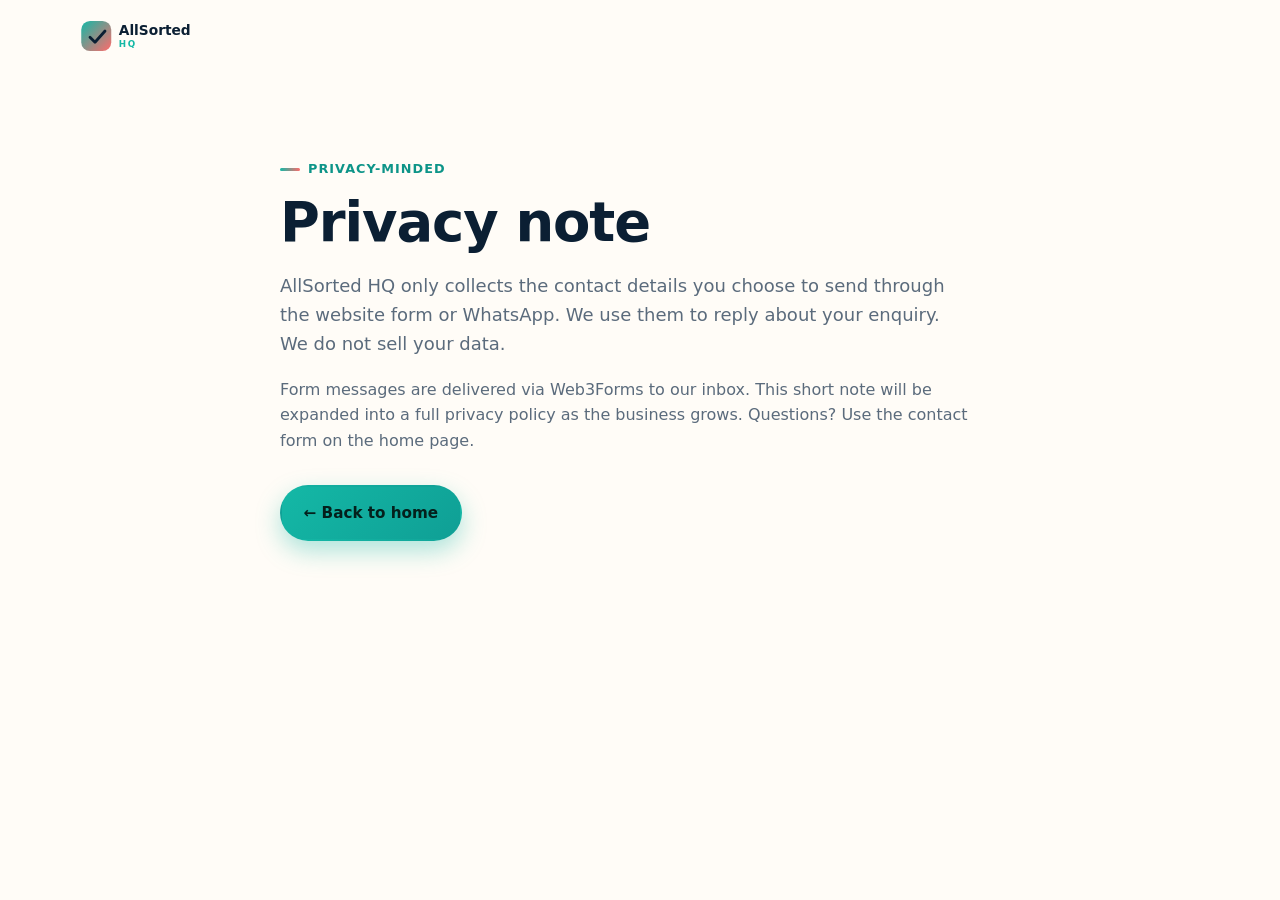
==== privacy.html @ 72ad4ef2 "Launch AllSorted HQ website" ====
<!DOCTYPE html>
<html lang="en-ZA">
<head>
  <meta charset="utf-8" />
  <meta name="viewport" content="width=device-width, initial-scale=1" />
  <title>Privacy note — AllSorted HQ</title>
  <meta name="robots" content="noindex" />
  <link rel="icon" href="assets/favicon.svg" type="image/svg+xml" />
  <link rel="stylesheet" href="css/styles.css" />
</head>
<body>
  <header class="site-header">
    <div class="container header-inner">
      <a class="logo" href="index.html"><img src="assets/logo.svg" width="160" height="36" alt="AllSorted HQ" /></a>
    </div>
  </header>
  <main class="section">
    <div class="container" style="max-width:720px">
      <p class="eyebrow">Privacy-minded</p>
      <h1>Privacy note</h1>
      <p class="lead">AllSorted HQ only collects the contact details you choose to send through the website form or WhatsApp. We use them to reply about your enquiry. We do not sell your data.</p>
      <p class="muted">Form messages are delivered via Web3Forms to our inbox. This short note will be expanded into a full privacy policy as the business grows. Questions? Use the contact form on the home page.</p>
      <p style="margin-top:2rem"><a class="btn btn-primary" href="index.html">← Back to home</a></p>
    </div>
  </main>
</body>
</html>
---- css/styles.css ----
/* AllSorted HQ — marketing site */
:root {
  --navy: #0b1f33;
  --navy-2: #132a42;
  --navy-3: #1c3a56;
  --teal: #14b8a6;
  --teal-2: #0d9488;
  --teal-soft: rgba(20, 184, 166, 0.12);
  --coral: #ff6b6b;
  --coral-2: #f05555;
  --sand: #f6f4ef;
  --cream: #fffcf7;
  --muted: #5b6b7c;
  --line: rgba(11, 31, 51, 0.08);
  --white: #ffffff;
  --shadow: 0 12px 40px rgba(11, 31, 51, 0.08);
  --shadow-lg: 0 24px 60px rgba(11, 31, 51, 0.12);
  --radius: 18px;
  --radius-sm: 12px;
  --max: 1120px;
  --font: "Inter", system-ui, -apple-system, Segoe UI, Roboto, sans-serif;
  --ease: cubic-bezier(0.22, 1, 0.36, 1);
}

*,
*::before,
*::after {
  box-sizing: border-box;
}

html {
  scroll-behavior: smooth;
  scroll-padding-top: 84px;
}

body {
  margin: 0;
  font-family: var(--font);
  color: var(--navy);
  background: var(--cream);
  line-height: 1.6;
  -webkit-font-smoothing: antialiased;
  text-rendering: optimizeLegibility;
}

img,
svg {
  max-width: 100%;
  display: block;
}

a {
  color: var(--teal-2);
  text-decoration-thickness: 1.5px;
  text-underline-offset: 3px;
}
a:hover {
  color: var(--coral);
}

:focus-visible {
  outline: 3px solid var(--teal);
  outline-offset: 3px;
}

.skip-link {
  position: absolute;
  left: -9999px;
  top: 0;
  background: var(--navy);
  color: #fff;
  padding: 0.75rem 1rem;
  z-index: 1000;
}
.skip-link:focus {
  left: 1rem;
  top: 1rem;
}

.container {
  width: min(100% - 2rem, var(--max));
  margin-inline: auto;
}

.section {
  padding: 5rem 0;
}
.section- Tight {
  padding: 3.5rem 0;
}

.eyebrow {
  display: inline-flex;
  align-items: center;
  gap: 0.5rem;
  font-size: 0.8rem;
  font-weight: 700;
  letter-spacing: 0.08em;
  text-transform: uppercase;
  color: var(--teal-2);
  margin: 0 0 0.75rem;
}
.eyebrow::before {
  content: "";
  width: 1.25rem;
  height: 3px;
  border-radius: 99px;
  background: linear-gradient(90deg, var(--teal), var(--coral));
}

h1,
h2,
h3 {
  line-height: 1.15;
  letter-spacing: -0.02em;
  margin: 0 0 0.75rem;
}
h1 {
  font-size: clamp(2.2rem, 4.5vw, 3.4rem);
  font-weight: 800;
}
h2 {
  font-size: clamp(1.7rem, 3vw, 2.35rem);
  font-weight: 800;
}
h3 {
  font-size: 1.15rem;
  font-weight: 700;
}
.lead {
  font-size: 1.125rem;
  color: var(--muted);
  max-width: 42rem;
}
.muted {
  color: var(--muted);
}
.center {
  text-align: center;
}
.center .lead {
  margin-inline: auto;
}

/* Buttons */
.btn {
  display: inline-flex;
  align-items: center;
  justify-content: center;
  gap: 0.5rem;
  padding: 0.85rem 1.35rem;
  border-radius: 999px;
  font-weight: 700;
  font-size: 0.95rem;
  border: 2px solid transparent;
  text-decoration: none;
  cursor: pointer;
  transition: transform 0.2s var(--ease), box-shadow 0.2s var(--ease),
    background 0.2s, color 0.2s, border-color 0.2s;
}
.btn:hover {
  transform: translateY(-1px);
  text-decoration: none;
}
.btn-primary {
  background: linear-gradient(135deg, var(--teal), #0f9f95);
  color: #04201c;
  box-shadow: 0 10px 24px rgba(20, 184, 166, 0.35);
}
.btn-primary:hover {
  color: #04201c;
  box-shadow: 0 14px 30px rgba(20, 184, 166, 0.45);
}
.btn-coral {
  background: linear-gradient(135deg, var(--coral), #ff8a7a);
  color: #3a1010;
  box-shadow: 0 10px 24px rgba(255, 107, 107, 0.3);
}
.btn-coral:hover {
  color: #3a1010;
}
.btn-ghost {
  background: transparent;
  color: var(--navy);
  border-color: rgba(11, 31, 51, 0.15);
}
.btn-ghost:hover {
  border-color: var(--teal);
  color: var(--navy);
}
.btn-light {
  background: rgba(255, 255, 255, 0.1);
  color: #fff;
  border-color: rgba(255, 255, 255, 0.25);
}
.btn-light:hover {
  background: #fff;
  color: var(--navy);
}
.btn-row {
  display: flex;
  flex-wrap: wrap;
  gap: 0.75rem;
}

/* Header */
.site-header {
  position: sticky;
  top: 0;
  z-index: 50;
  background: rgba(255, 252, 247, 0.85);
  backdrop-filter: blur(14px);
  border-bottom: 1px solid transparent;
  transition: border-color 0.2s, box-shadow 0.2s;
}
.site-header.scrolled {
  border-bottom-color: var(--line);
  box-shadow: 0 8px 24px rgba(11, 31, 51, 0.05);
}
.header-inner {
  display: flex;
  align-items: center;
  justify-content: space-between;
  min-height: 72px;
  gap: 1rem;
}
.logo {
  display: flex;
  align-items: center;
  text-decoration: none;
}
.logo img,
.logo svg {
  height: 40px;
  width: auto;
}
.nav-links {
  display: flex;
  align-items: center;
  gap: 0.25rem 1.25rem;
  list-style: none;
  margin: 0;
  padding: 0;
}
.nav-links a {
  color: var(--navy);
  text-decoration: none;
  font-weight: 600;
  font-size: 0.92rem;
}
.nav-links a:hover {
  color: var(--teal-2);
}
.nav-cta {
  margin-left: 0.5rem;
}
.nav-toggle {
  display: none;
  background: none;
  border: 0;
  padding: 0.5rem;
  cursor: pointer;
}
.nav-toggle span {
  display: block;
  width: 22px;
  height: 2px;
  background: var(--navy);
  margin: 5px 0;
  border-radius: 2px;
  transition: transform 0.2s;
}

/* Hero */
.hero {
  position: relative;
  padding: 4.5rem 0 5rem;
  overflow: hidden;
}
.hero-grid {
  display: grid;
  grid-template-columns: 1.15fr 0.85fr;
  gap: 3rem;
  align-items: center;
}
.hero-badge {
  display: inline-flex;
  align-items: center;
  gap: 0.5rem;
  background: var(--teal-soft);
  color: var(--teal-2);
  border-radius: 999px;
  padding: 0.4rem 0.85rem;
  font-size: 0.85rem;
  font-weight: 700;
  margin-bottom: 1.25rem;
}
.hero h1 span {
  background: linear-gradient(135deg, var(--teal), var(--coral));
  -webkit-background-clip: text;
  background-clip: text;
  color: transparent;
}
.hero-note {
  margin-top: 1.25rem;
  font-size: 0.95rem;
  color: var(--muted);
}
.lang-note {
  display: inline-flex;
  align-items: center;
  gap: 0.4rem;
  margin-top: 1rem;
  padding: 0.45rem 0.8rem;
  border-radius: 999px;
  background: #fff;
  border: 1px solid var(--line);
  font-size: 0.88rem;
  color: var(--navy-2);
}
.hero-card {
  position: relative;
  background: linear-gradient(160deg, var(--navy), var(--navy-3));
  color: #fff;
  border-radius: 28px;
  padding: 2rem;
  box-shadow: var(--shadow-lg);
  min-height: 360px;
  overflow: hidden;
}
.hero-card::before {
  content: "";
  position: absolute;
  width: 220px;
  height: 220px;
  border-radius: 50%;
  background: radial-gradient(circle, rgba(20, 184, 166, 0.35), transparent 70%);
  top: -60px;
  right: -40px;
}
.hero-card::after {
  content: "";
  position: absolute;
  width: 180px;
  height: 180px;
  border-radius: 50%;
  background: radial-gradient(circle, rgba(255, 107, 107, 0.28), transparent 70%);
  bottom: -50px;
  left: -30px;
}
.hero-card-inner {
  position: relative;
  z-index: 1;
}
.hero-card h2 {
  font-size: 1.35rem;
  margin-bottom: 1.25rem;
}
.pillar-list {
  list-style: none;
  margin: 0;
  padding: 0;
  display: grid;
  gap: 0.85rem;
}
.pillar-list li {
  display: flex;
  gap: 0.85rem;
  align-items: flex-start;
  background: rgba(255, 255, 255, 0.06);
  border: 1px solid rgba(255, 255, 255, 0.1);
  border-radius: 14px;
  padding: 0.9rem 1rem;
}
.pillar-icon {
  flex-shrink: 0;
  width: 36px;
  height: 36px;
  border-radius: 10px;
  display: grid;
  place-items: center;
  background: rgba(20, 184, 166, 0.2);
  color: var(--teal);
}
.pillar-list strong {
  display: block;
  margin-bottom: 0.15rem;
}
.pillar-list span {
  font-size: 0.88rem;
  color: rgba(255, 255, 255, 0.75);
}

.blob {
  position: absolute;
  border-radius: 50%;
  filter: blur(40px);
  opacity: 0.45;
  pointer-events: none;
  z-index: -1;
}
.blob-1 {
  width: 320px;
  height: 320px;
  background: var(--teal);
  top: -80px;
  right: 10%;
}
.blob-2 {
  width: 260px;
  height: 260px;
  background: var(--coral);
  bottom: -40px;
  left: 5%;
  opacity: 0.25;
}

/* Problems */
.problems {
  background: var(--sand);
}
.problem-grid {
  display: grid;
  grid-template-columns: repeat(3, 1fr);
  gap: 1rem;
  margin-top: 2rem;
}
.problem-card {
  background: #fff;
  border: 1px solid var(--line);
  border-radius: var(--radius);
  padding: 1.35rem;
  box-shadow: var(--shadow);
  transition: transform 0.25s var(--ease);
}
.problem-card:hover {
  transform: translateY(-4px);
}
.problem-card .icon {
  width: 44px;
  height: 44px;
  border-radius: 12px;
  display: grid;
  place-items: center;
  background: var(--teal-soft);
  color: var(--teal-2);
  margin-bottom: 0.9rem;
}
.problem-card p {
  margin: 0;
  color: var(--muted);
  font-size: 0.95rem;
}

/* Services */
.services-grid {
  display: grid;
  grid-template-columns: repeat(4, 1fr);
  gap: 1rem;
  margin-top: 2rem;
}
.service-card {
  background: #fff;
  border: 1px solid var(--line);
  border-radius: var(--radius);
  padding: 1.35rem;
  transition: border-color 0.2s, box-shadow 0.2s, transform 0.2s var(--ease);
}
.service-card:hover {
  border-color: rgba(20, 184, 166, 0.4);
  box-shadow: var(--shadow);
  transform: translateY(-3px);
}
.service-card .icon {
  width: 48px;
  height: 48px;
  border-radius: 14px;
  display: grid;
  place-items: center;
  margin-bottom: 1rem;
  background: linear-gradient(135deg, var(--teal-soft), rgba(255, 107, 107, 0.12));
  color: var(--navy);
}
.service-card p {
  margin: 0;
  color: var(--muted);
  font-size: 0.92rem;
}

/* Packages */
.packages {
  background: linear-gradient(180deg, var(--navy) 0%, #0e2740 100%);
  color: #fff;
}
.packages .eyebrow {
  color: var(--teal);
}
.packages .lead {
  color: rgba(255, 255, 255, 0.72);
}
.launch-badge {
  display: inline-flex;
  align-items: center;
  gap: 0.45rem;
  margin: 0.85rem 0 0.65rem;
  padding: 0.4rem 0.9rem;
  border-radius: 999px;
  background: rgba(20, 184, 166, 0.16);
  border: 1px solid rgba(20, 184, 166, 0.45);
  color: #5eead4;
  font-size: 0.86rem;
  font-weight: 700;
  letter-spacing: 0.01em;
}
.launch-badge::before {
  content: "";
  width: 0.45rem;
  height: 0.45rem;
  border-radius: 50%;
  background: var(--teal);
  box-shadow: 0 0 0 3px rgba(20, 184, 166, 0.25);
}
.pkg-tabs {
  display: inline-flex;
  background: rgba(255, 255, 255, 0.08);
  border-radius: 999px;
  padding: 0.3rem;
  margin: 1.75rem 0 1.5rem;
  gap: 0.25rem;
}
.pkg-tabs button {
  border: 0;
  background: transparent;
  color: rgba(255, 255, 255, 0.75);
  font-weight: 700;
  font-family: inherit;
  padding: 0.65rem 1.2rem;
  border-radius: 999px;
  cursor: pointer;
}
.pkg-tabs button.is-active {
  background: #fff;
  color: var(--navy);
}
.pkg-grid {
  display: grid;
  grid-template-columns: repeat(3, 1fr);
  gap: 1rem;
}
.pkg-card {
  background: rgba(255, 255, 255, 0.06);
  border: 1px solid rgba(255, 255, 255, 0.1);
  border-radius: var(--radius);
  padding: 1.5rem;
  display: flex;
  flex-direction: column;
  min-height: 100%;
}
.pkg-card.featured {
  background: linear-gradient(160deg, rgba(20, 184, 166, 0.18), rgba(255, 107, 107, 0.12));
  border-color: rgba(20, 184, 166, 0.45);
  box-shadow: 0 16px 40px rgba(0, 0, 0, 0.2);
}
.pkg-tag {
  display: inline-block;
  font-size: 0.72rem;
  font-weight: 800;
  letter-spacing: 0.06em;
  text-transform: uppercase;
  color: var(--coral);
  margin-bottom: 0.5rem;
}
.pkg-price {
  font-size: 1.55rem;
  font-weight: 800;
  margin: 0.35rem 0 0.75rem;
}
.pkg-price span {
  font-size: 0.85rem;
  font-weight: 600;
  color: rgba(255, 255, 255, 0.65);
}
.pkg-card ul {
  margin: 0 0 1.25rem;
  padding: 0;
  list-style: none;
  flex: 1;
}
.pkg-card li {
  position: relative;
  padding-left: 1.35rem;
  margin-bottom: 0.55rem;
  font-size: 0.92rem;
  color: rgba(255, 255, 255, 0.82);
}
.pkg-card li::before {
  content: "";
  position: absolute;
  left: 0;
  top: 0.45rem;
  width: 0.55rem;
  height: 0.55rem;
  border-radius: 50%;
  background: var(--teal);
}
.pkg-note {
  margin-top: 1.5rem;
  font-size: 0.88rem;
  color: rgba(255, 255, 255, 0.6);
}

/* How it works */
.steps {
  display: grid;
  grid-template-columns: repeat(4, 1fr);
  gap: 1rem;
  margin-top: 2rem;
  counter-reset: step;
}
.step {
  background: #fff;
  border: 1px solid var(--line);
  border-radius: var(--radius);
  padding: 1.4rem;
  position: relative;
}
.step::before {
  counter-increment: step;
  content: "0" counter(step);
  display: inline-block;
  font-weight: 800;
  font-size: 0.85rem;
  color: var(--teal-2);
  background: var(--teal-soft);
  border-radius: 999px;
  padding: 0.25rem 0.65rem;
  margin-bottom: 0.85rem;
}
.step p {
  margin: 0;
  color: var(--muted);
  font-size: 0.92rem;
}

/* Why */
.why {
  background: var(--sand);
}
.why-grid {
  display: grid;
  grid-template-columns: repeat(2, 1fr);
  gap: 1rem;
  margin-top: 2rem;
}
.why-card {
  display: flex;
  gap: 1rem;
  background: #fff;
  border-radius: var(--radius);
  border: 1px solid var(--line);
  padding: 1.35rem;
}
.why-card .icon {
  flex-shrink: 0;
  width: 48px;
  height: 48px;
  border-radius: 14px;
  display: grid;
  place-items: center;
  background: var(--navy);
  color: var(--teal);
}
.why-card p {
  margin: 0;
  color: var(--muted);
  font-size: 0.95rem;
}

/* Case study */
.case {
  position: relative;
}
.case-card {
  display: grid;
  grid-template-columns: 1.1fr 0.9fr;
  gap: 2rem;
  align-items: center;
  background: #fff;
  border: 1px solid var(--line);
  border-radius: 28px;
  padding: 2rem;
  box-shadow: var(--shadow);
  margin-top: 2rem;
}
.case-visual {
  background: linear-gradient(145deg, var(--navy), var(--navy-3));
  border-radius: 20px;
  min-height: 260px;
  padding: 1.75rem;
  color: #fff;
  position: relative;
  overflow: hidden;
}
.case-visual::before {
  content: "";
  position: absolute;
  inset: auto -20% -30% auto;
  width: 220px;
  height: 220px;
  border-radius: 50%;
  background: rgba(20, 184, 166, 0.25);
}
.case-visual h3 {
  position: relative;
  z-index: 1;
  font-size: 1.5rem;
}
.case-visual p {
  position: relative;
  z-index: 1;
  color: rgba(255, 255, 255, 0.75);
  margin: 0.5rem 0 1.25rem;
}
.case-chips {
  position: relative;
  z-index: 1;
  display: flex;
  flex-wrap: wrap;
  gap: 0.5rem;
}
.chip {
  background: rgba(255, 255, 255, 0.1);
  border: 1px solid rgba(255, 255, 255, 0.15);
  border-radius: 999px;
  padding: 0.35rem 0.75rem;
  font-size: 0.8rem;
  font-weight: 600;
}
.case-body p {
  color: var(--muted);
}
.case-body ul {
  margin: 1rem 0 1.25rem;
  padding-left: 1.1rem;
  color: var(--muted);
}
.case-body li {
  margin-bottom: 0.4rem;
}

/* FAQ */
.faq-list {
  margin-top: 2rem;
  display: grid;
  gap: 0.75rem;
  max-width: 760px;
  margin-inline: auto;
}
.faq-item {
  background: #fff;
  border: 1px solid var(--line);
  border-radius: var(--radius-sm);
  overflow: hidden;
}
.faq-q {
  width: 100%;
  text-align: left;
  background: none;
  border: 0;
  font: inherit;
  font-weight: 700;
  padding: 1.1rem 1.25rem;
  cursor: pointer;
  display: flex;
  justify-content: space-between;
  gap: 1rem;
  align-items: center;
  color: var(--navy);
}
.faq-q::after {
  content: "+";
  font-size: 1.35rem;
  color: var(--teal-2);
  font-weight: 400;
}
.faq-item.is-open .faq-q::after {
  content: "–";
}
.faq-a {
  display: none;
  padding: 0 1.25rem 1.15rem;
  color: var(--muted);
  font-size: 0.95rem;
}
.faq-item.is-open .faq-a {
  display: block;
}

/* Contact */
.contact {
  background: var(--sand);
}
.contact-grid {
  display: grid;
  grid-template-columns: 0.9fr 1.1fr;
  gap: 1.5rem;
  margin-top: 2rem;
}
.contact-panel {
  background: linear-gradient(160deg, var(--navy), var(--navy-3));
  color: #fff;
  border-radius: 24px;
  padding: 2rem;
}
.contact-panel p {
  color: rgba(255, 255, 255, 0.75);
}
.contact-list {
  list-style: none;
  margin: 1.5rem 0;
  padding: 0;
  display: grid;
  gap: 0.85rem;
}
.contact-list li {
  display: flex;
  gap: 0.75rem;
  align-items: flex-start;
}
.contact-list a {
  color: #fff;
}
.contact-form-wrap {
  background: #fff;
  border: 1px solid var(--line);
  border-radius: 24px;
  padding: 2rem;
  box-shadow: var(--shadow);
}
.form-row {
  display: grid;
  gap: 0.4rem;
  margin-bottom: 1rem;
}
.form-row label {
  font-weight: 700;
  font-size: 0.88rem;
}
.form-row input,
.form-row textarea {
  font: inherit;
  padding: 0.8rem 0.95rem;
  border-radius: 12px;
  border: 1px solid rgba(11, 31, 51, 0.15);
  background: var(--cream);
  color: var(--navy);
}
.form-row input:focus,
.form-row textarea:focus {
  outline: 2px solid var(--teal);
  border-color: transparent;
}
.form-hint {
  font-size: 0.82rem;
  color: var(--muted);
  margin-top: 0.75rem;
}

/* Footer */
.site-footer {
  background: var(--navy);
  color: rgba(255, 255, 255, 0.7);
  padding: 2.5rem 0 2rem;
}
.footer-inner {
  display: flex;
  flex-wrap: wrap;
  justify-content: space-between;
  gap: 1.5rem;
  align-items: flex-start;
}
.footer-brand p {
  margin: 0.75rem 0 0;
  max-width: 28rem;
  font-size: 0.92rem;
}
.footer-links {
  display: flex;
  flex-wrap: wrap;
  gap: 1rem 1.5rem;
}
.footer-links a {
  color: #fff;
  text-decoration: none;
  font-weight: 600;
  font-size: 0.92rem;
}
.footer-links a:hover {
  color: var(--teal);
}
.footer-bottom {
  margin-top: 2rem;
  padding-top: 1.25rem;
  border-top: 1px solid rgba(255, 255, 255, 0.1);
  display: flex;
  flex-wrap: wrap;
  justify-content: space-between;
  gap: 0.75rem;
  font-size: 0.85rem;
}

/* Reveal */
.reveal {
  opacity: 0;
  transform: translateY(18px);
  transition: opacity 0.6s var(--ease), transform 0.6s var(--ease);
}
.reveal.is-visible {
  opacity: 1;
  transform: none;
}

/* Utility */
.sr-only {
  position: absolute;
  width: 1px;
  height: 1px;
  padding: 0;
  margin: -1px;
  overflow: hidden;
  clip: rect(0, 0, 0, 0);
  border: 0;
}

/* Responsive */
@media (max-width: 960px) {
  .hero-grid,
  .case-card,
  .contact-grid {
    grid-template-columns: 1fr;
  }
  .services-grid {
    grid-template-columns: repeat(2, 1fr);
  }
  .pkg-grid,
  .steps,
  .problem-grid {
    grid-template-columns: repeat(2, 1fr);
  }
}
@media (max-width: 720px) {
  .nav-toggle {
    display: block;
  }
  .nav-links {
    position: absolute;
    top: 72px;
    left: 0;
    right: 0;
    background: rgba(255, 252, 247, 0.98);
    flex-direction: column;
    align-items: stretch;
    padding: 1rem;
    border-bottom: 1px solid var(--line);
    display: none;
    gap: 0;
  }
  .nav-links.is-open {
    display: flex;
  }
  .nav-links li {
    border-bottom: 1px solid var(--line);
  }
  .nav-links a {
    display: block;
    padding: 0.85rem 0.5rem;
  }
  .nav-cta {
    margin: 0.75rem 0 0;
  }
  .nav-cta .btn {
    width: 100%;
  }
  .problem-grid,
  .services-grid,
  .pkg-grid,
  .steps,
  .why-grid {
    grid-template-columns: 1fr;
  }
  .section {
    padding: 3.5rem 0;
  }
  .hero {
    padding-top: 2.5rem;
  }
}

/* Currency switcher */
.currency-switcher {
  display: flex;
  flex-wrap: wrap;
  align-items: center;
  gap: 0.4rem;
  margin: 1.25rem 0 0.5rem;
}
.currency-label {
  font-size: 0.8rem;
  font-weight: 700;
  letter-spacing: 0.06em;
  text-transform: uppercase;
  color: rgba(255, 255, 255, 0.55);
  margin-right: 0.35rem;
}
.currency-btn {
  font: inherit;
  font-size: 0.85rem;
  font-weight: 700;
  border: 1px solid rgba(255, 255, 255, 0.2);
  background: rgba(255, 255, 255, 0.06);
  color: rgba(255, 255, 255, 0.85);
  border-radius: 999px;
  padding: 0.4rem 0.75rem;
  cursor: pointer;
  transition: background 0.2s, border-color 0.2s, color 0.2s;
}
.currency-btn:hover {
  border-color: var(--teal);
  color: #fff;
}
.currency-btn.is-active {
  background: #fff;
  color: var(--navy);
  border-color: #fff;
}
.pricing-tier-note {
  margin: 0 0 0.5rem;
  font-size: 0.88rem;
  color: rgba(255, 255, 255, 0.6);
}

.hp-field {
  position: absolute !important;
  left: -9999px !important;
  opacity: 0 !important;
  height: 0 !important;
  width: 0 !important;
  pointer-events: none !important;
}
.optional {
  font-weight: 500;
  color: var(--muted);
  font-size: 0.85em;
}
.form-row select {
  font: inherit;
  padding: 0.8rem 0.95rem;
  border-radius: 12px;
  border: 1px solid rgba(11, 31, 51, 0.15);
  background: var(--cream);
  color: var(--navy);
  width: 100%;
}
.form-status {
  margin-top: 0.85rem;
  padding: 0.75rem 1rem;
  border-radius: 12px;
  font-size: 0.92rem;
  font-weight: 600;
  background: var(--teal-soft);
  color: var(--navy);
}
.form-status.is-success {
  background: rgba(20, 184, 166, 0.18);
  color: #0a4f47;
}
.form-status.is-error {
  background: rgba(255, 107, 107, 0.18);
  color: #7a1f1f;
}
#form-submit-btn:disabled {
  opacity: 0.65;
  cursor: wait;
}
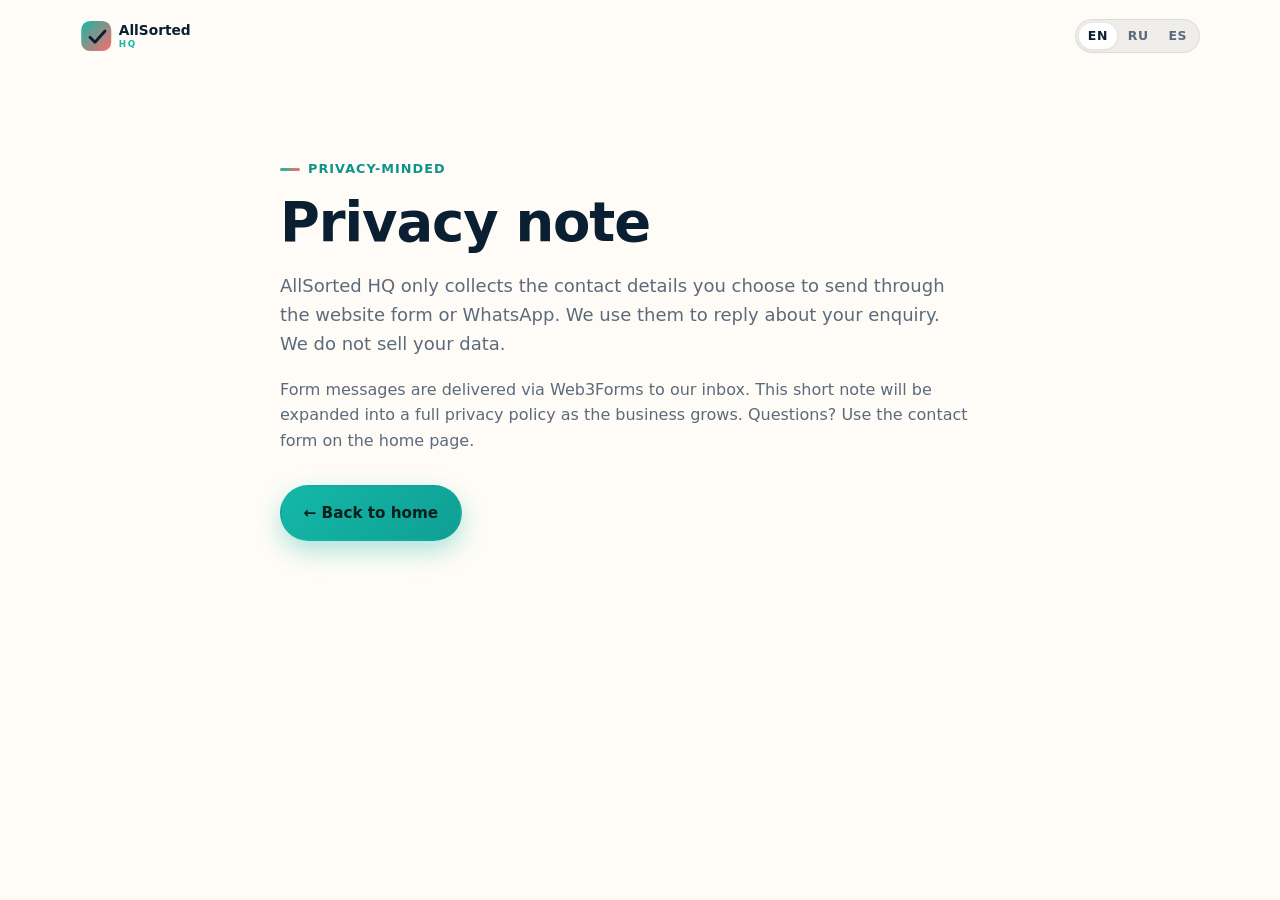
==== commit f8066142: "Add EN/RU/ES language switcher and full site translations Client-side i18n with header switcher, bro" ====
--- a/privacy.html
+++ b/privacy.html
@@ -1,5 +1,5 @@
 <!DOCTYPE html>
-<html lang="en-ZA">
+<html lang="en">
 <head>
   <meta charset="utf-8" />
   <meta name="viewport" content="width=device-width, initial-scale=1" />
@@ -12,16 +12,36 @@
   <header class="site-header">
     <div class="container header-inner">
       <a class="logo" href="index.html"><img src="assets/logo.svg" width="160" height="36" alt="AllSorted HQ" /></a>
+      <div class="header-tools">
+        <div class="lang-switch lang-switch--header" role="group" data-i18n-aria="lang.label" aria-label="Language">
+          <button type="button" data-lang="en" aria-pressed="true">EN</button>
+          <button type="button" data-lang="ru" aria-pressed="false">RU</button>
+          <button type="button" data-lang="es" aria-pressed="false">ES</button>
+        </div>
+      </div>
     </div>
   </header>
   <main class="section">
     <div class="container" style="max-width:720px">
-      <p class="eyebrow">Privacy-minded</p>
-      <h1>Privacy note</h1>
-      <p class="lead">AllSorted HQ only collects the contact details you choose to send through the website form or WhatsApp. We use them to reply about your enquiry. We do not sell your data.</p>
-      <p class="muted">Form messages are delivered via Web3Forms to our inbox. This short note will be expanded into a full privacy policy as the business grows. Questions? Use the contact form on the home page.</p>
-      <p style="margin-top:2rem"><a class="btn btn-primary" href="index.html">← Back to home</a></p>
+      <p class="eyebrow" data-i18n="privacy.eyebrow">Privacy-minded</p>
+      <h1 data-i18n="privacy.title">Privacy note</h1>
+      <p class="lead" data-i18n="privacy.lead">AllSorted HQ only collects the contact details you choose to send through the website form or WhatsApp. We use them to reply about your enquiry. We do not sell your data.</p>
+      <p class="muted" data-i18n="privacy.body">Form messages are delivered via Web3Forms to our inbox. This short note will be expanded into a full privacy policy as the business grows. Questions? Use the contact form on the home page.</p>
+      <p style="margin-top:2rem"><a class="btn btn-primary" href="index.html" data-i18n="privacy.back">← Back to home</a></p>
     </div>
   </main>
+  <script src="js/i18n.js"></script>
+  <script>
+    document.addEventListener("DOMContentLoaded", function () {
+      if (window.AllSortedI18n) {
+        AllSortedI18n.init();
+        // privacy uses meta title key
+        document.title = AllSortedI18n.t("privacy.metaTitle");
+        document.addEventListener("allsorted:lang", function () {
+          document.title = AllSortedI18n.t("privacy.metaTitle");
+        });
+      }
+    });
+  </script>
 </body>
 </html>
--- a/css/styles.css
+++ b/css/styles.css
@@ -224,6 +224,47 @@
   min-height: 72px;
   gap: 1rem;
 }
+.header-tools {
+  display: flex;
+  align-items: center;
+  gap: 0.65rem;
+  flex-shrink: 0;
+  margin-left: 0.5rem;
+}
+.lang-switch {
+  display: inline-flex;
+  align-items: center;
+  gap: 0.15rem;
+  padding: 0.2rem;
+  border-radius: 999px;
+  background: rgba(11, 31, 51, 0.06);
+  border: 1px solid var(--line);
+}
+.lang-switch button {
+  appearance: none;
+  border: 0;
+  background: transparent;
+  color: var(--muted);
+  font: inherit;
+  font-size: 0.78rem;
+  font-weight: 800;
+  letter-spacing: 0.04em;
+  padding: 0.4rem 0.55rem;
+  border-radius: 999px;
+  cursor: pointer;
+  line-height: 1;
+}
+.lang-switch button.is-active {
+  background: #fff;
+  color: var(--navy);
+  box-shadow: 0 1px 4px rgba(11, 31, 51, 0.08);
+}
+.lang-switch button:hover:not(.is-active) {
+  color: var(--navy);
+}
+.nav-lang-mobile {
+  display: none;
+}
 .logo {
   display: flex;
   align-items: center;
@@ -233,6 +274,9 @@
 .logo svg {
   height: 40px;
   width: auto;
+}
+#site-nav {
+  margin-left: auto;
 }
 .nav-links {
   display: flex;
@@ -497,28 +541,6 @@
 }
 .packages .lead {
   color: rgba(255, 255, 255, 0.72);
-}
-.launch-badge {
-  display: inline-flex;
-  align-items: center;
-  gap: 0.45rem;
-  margin: 0.85rem 0 0.65rem;
-  padding: 0.4rem 0.9rem;
-  border-radius: 999px;
-  background: rgba(20, 184, 166, 0.16);
-  border: 1px solid rgba(20, 184, 166, 0.45);
-  color: #5eead4;
-  font-size: 0.86rem;
-  font-weight: 700;
-  letter-spacing: 0.01em;
-}
-.launch-badge::before {
-  content: "";
-  width: 0.45rem;
-  height: 0.45rem;
-  border-radius: 50%;
-  background: var(--teal);
-  box-shadow: 0 0 0 3px rgba(20, 184, 166, 0.25);
 }
 .pkg-tabs {
   display: inline-flex;
@@ -1082,3 +1104,48 @@
   opacity: 0.65;
   cursor: wait;
 }
+
+
+.working-grid {
+  display: grid;
+  grid-template-columns: repeat(4, 1fr);
+  gap: 1rem;
+  margin-top: 2rem;
+}
+.working-card {
+  background: var(--cream);
+  border: 1px solid var(--line);
+  border-radius: var(--radius);
+  padding: 1.35rem 1.25rem;
+}
+.working-card h3 {
+  margin: 0 0 0.5rem;
+  font-size: 1.05rem;
+}
+.working-card p {
+  margin: 0;
+  color: var(--muted);
+  font-size: 0.95rem;
+}
+@media (max-width: 960px) {
+  .working-grid { grid-template-columns: repeat(2, 1fr); }
+}
+@media (max-width: 720px) {
+  .working-grid { grid-template-columns: 1fr; }
+}
+
+
+/* i18n language switcher — mobile tweaks */
+@media (max-width: 720px) {
+  .nav-lang-mobile {
+    display: block;
+    padding: 0.85rem 0 0.35rem;
+  }
+  .nav-lang-mobile .lang-switch {
+    width: 100%;
+    justify-content: center;
+  }
+  .header-tools {
+    margin-left: auto;
+  }
+}
